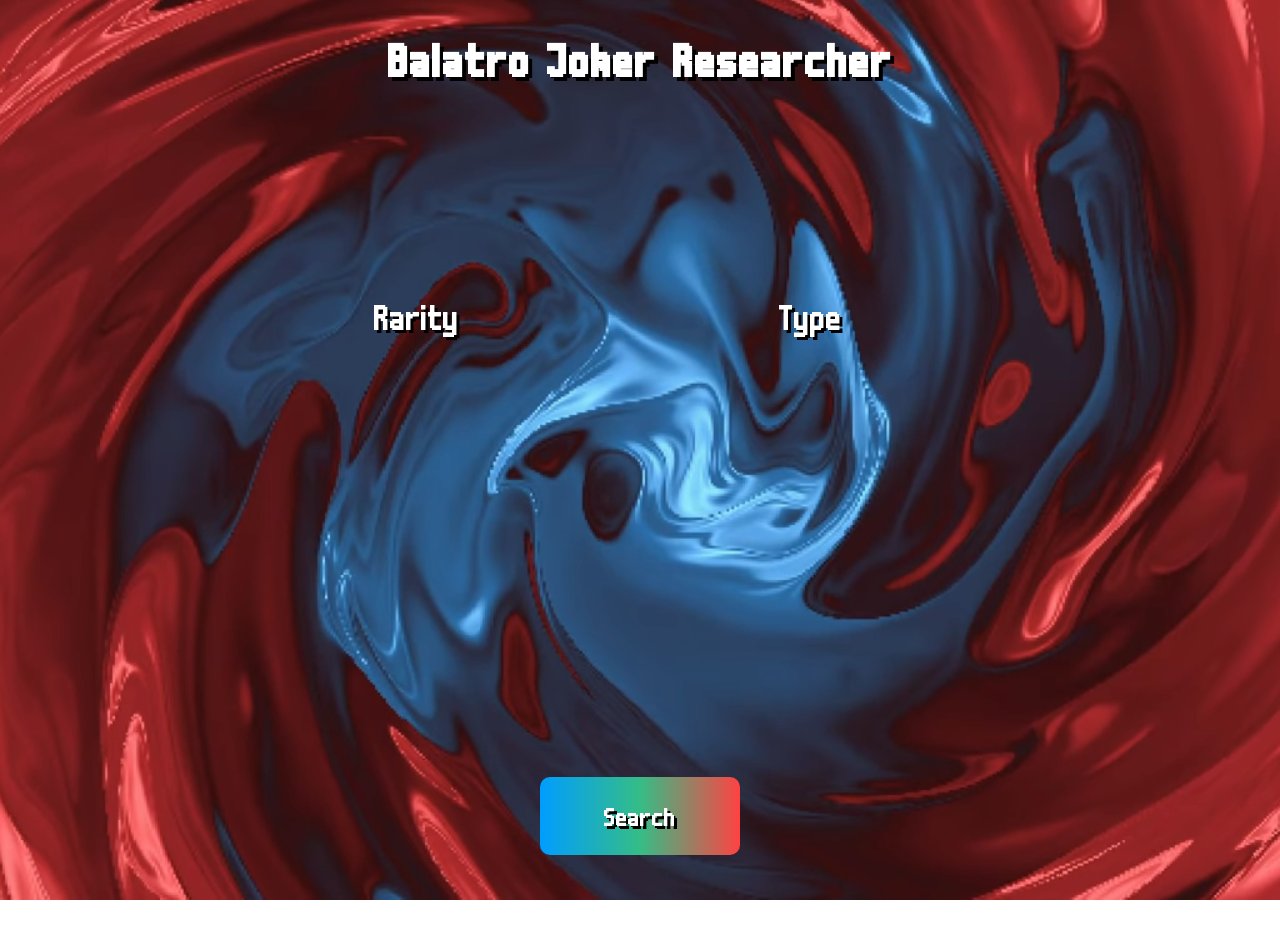
==== balatro.html @ 20ab79db "Balatro Joker Reseacher" ====
<!DOCTYPE html>
<html lang="en">
    <head>
        <meta charset="UTF-8">
        <meta name="viewport" content="width=device-width, initial-scale=1.0">
        <title>Balatro</title>
        <link rel="stylesheet" href="web_design.css">
        <script src="balatro.js" defer></script>
    </head>

    <body>

        <video autoplay muted loop playsinline>
            <source src="Animations/balatro-20.webm" type="video/webm">
        </video>

        <header class="viewport-header">
            <h1>Balatro Joker Researcher</h1>
        </header>

        <div class="filters">

            <!-- RARITY SECTION -->
            <section class="rarity">
                <input type="checkbox" id="rarity-burger">

                <label for="rarity-burger">Rarity</label>

                <nav class="rarity-menu">
                    <button class="rarity-button rarity-common" type="button">
                        Common
                    </button>

                    <button class="rarity-button rarity-uncommon" type="button">
                        Uncommon
                    </button>

                    <button class="rarity-button rarity-rare" type="button">
                        Rare
                    </button>
                </nav>
            </section>


            <!-- TYPE SECTION -->
            <section class="type">
                <input type="checkbox" id="type-burger">

                <label for="type-burger">Type</label>

                <nav class="type-menu">
                    <button class="type-button type-plus_mult" type="button">+m</button>
                    <button class="type-button type-plus_chip" type="button">+c</button>
                    <button class="type-button type-times_mult" type="button">Xm</button>
                    <button class="type-button type-plus_both" type="button">++</button>
                    <button class="type-button type-effect" type="button">!!</button>
                    <button class="type-button type-retrigger" type="button">...</button>
                    <button class="type-button type-economy" type="button">+$</button>
                </nav>
            </section>

        </div>

        <button class="search-button" type="button">Search</button>


    </body>
</html>
---- web_design.css ----
@font-face {
    font-family: "BalatroFont";
    src: url("fonts/m6x11plus.ttf") format("truetype");
    font-weight: normal;
    font-style: normal;
}

html, body {
    width: 100%;
    height: 100%;
    margin: 0;
    padding: 0;
}

body {
    font-family: "BalatroFont", monospace;
    overflow-x: auto;
    overflow-y: auto;
}

/* BACKGROUND VIDEO */
video {
    position: fixed;
    top: 0;
    left: 0;

    width: 100%;
    height: 100%;

    object-fit: cover;
    display: block;
    z-index: -1;
}

/* HEADER */
.viewport-header {
    font-family: "BalatroFont", monospace;
    font-size: 2vw;
    color: white;

    text-shadow: 4px 4px 0 #000;

    text-align: center;
    letter-spacing: 2px;
}

/* FILTER CONTAINER */
.filters {
    display: flex;

    justify-content: center;
    align-items: flex-start;

    gap: 25vw;

    position: fixed;
    top: 33%;
    left: 47.5%;
    transform: translateX(-50%);
}

/* INDIVIDUAL SECTIONS */
.filters section {
    position: relative;
}

/* CHECKBOX */
.filters input {
    display: none;
}

/* LABELS */
.filters label {
    cursor: pointer;
    font-size: 2.5em;
    color: white;
	
    text-shadow: 3px 3px 0 #000;
}


/* DROPDOWN MENUS */
.filters nav {
    display: none;

    position: absolute;

    top: calc(100% + 20px);
    left: 0;

    width: 150px;

    border-radius: 5px;
    z-index: 1000;

    flex-direction: column;
    gap: 12px;
}

/* SHOW RARITY MENU */
#rarity-burger:checked ~ .rarity-menu {
    display: flex;
}

/* SHOW TYPE MENU */
#type-burger:checked ~ .type-menu {
    display: flex;
}

/* BUTTONS */
.rarity-button,
.type-button,
.search-button {
    
    font-family: "BalatroFont", monospace;
    font-size: 25px;

    color: white;
    text-shadow: 3px 3px 0 #000;

    padding: 8px 18px;

    border: none;
    border-radius: 10px;

    cursor: pointer;
    image-rendering: pixelated;

}

/* BUTTON HOVER */
.rarity-button:hover,
.type-button:hover {
    transform: scale(1.05);
    filter: brightness(1.15);
}

/* BUTTON CLICK */
.rarity-button:active,
.type-button:active {
    transform: scale(0.95);
}

/* RARITY COLORS */
.rarity-common,
.type-plus_chip {
    background-color: #009dff;
}

.rarity-uncommon,
.type-retrigger {
    background-color: #35bd86;
}

.rarity-rare,
.type-plus_mult {
    background-color: #ff4242;
}

/* TYPE COLORS */
.type-times_mult {
    background-color: #dd0000;
}

.type-plus_both {
    background: linear-gradient(to right, #009dff, #ff4242);
}

.type-effect {
    background-color: #c44bd6;
}

.type-economy {
    background-color: #d1aa00;
}

.search-button,
.menu-button {
    display: inline-block;
    text-decoration: none;

    background: linear-gradient(to right, #009dff, #35bd86, #ff4242);

    font-family: "BalatroFont", monospace;
    font-size: 30px;

    color: white;
    text-shadow: 3px 3px 0 #000;

    padding: 24px 64px;

    border: none;
    border-radius: 10px;

    cursor: pointer;
}

.menu-button {
    position: fixed;
    bottom: 5%;
    left: 50%;
    transform: translateX(-50%);
    z-index: 1000;
}

.search-button {
    position: absolute;
    bottom: 5%;
    left: 50%;
    transform: translateX(-50%);
}
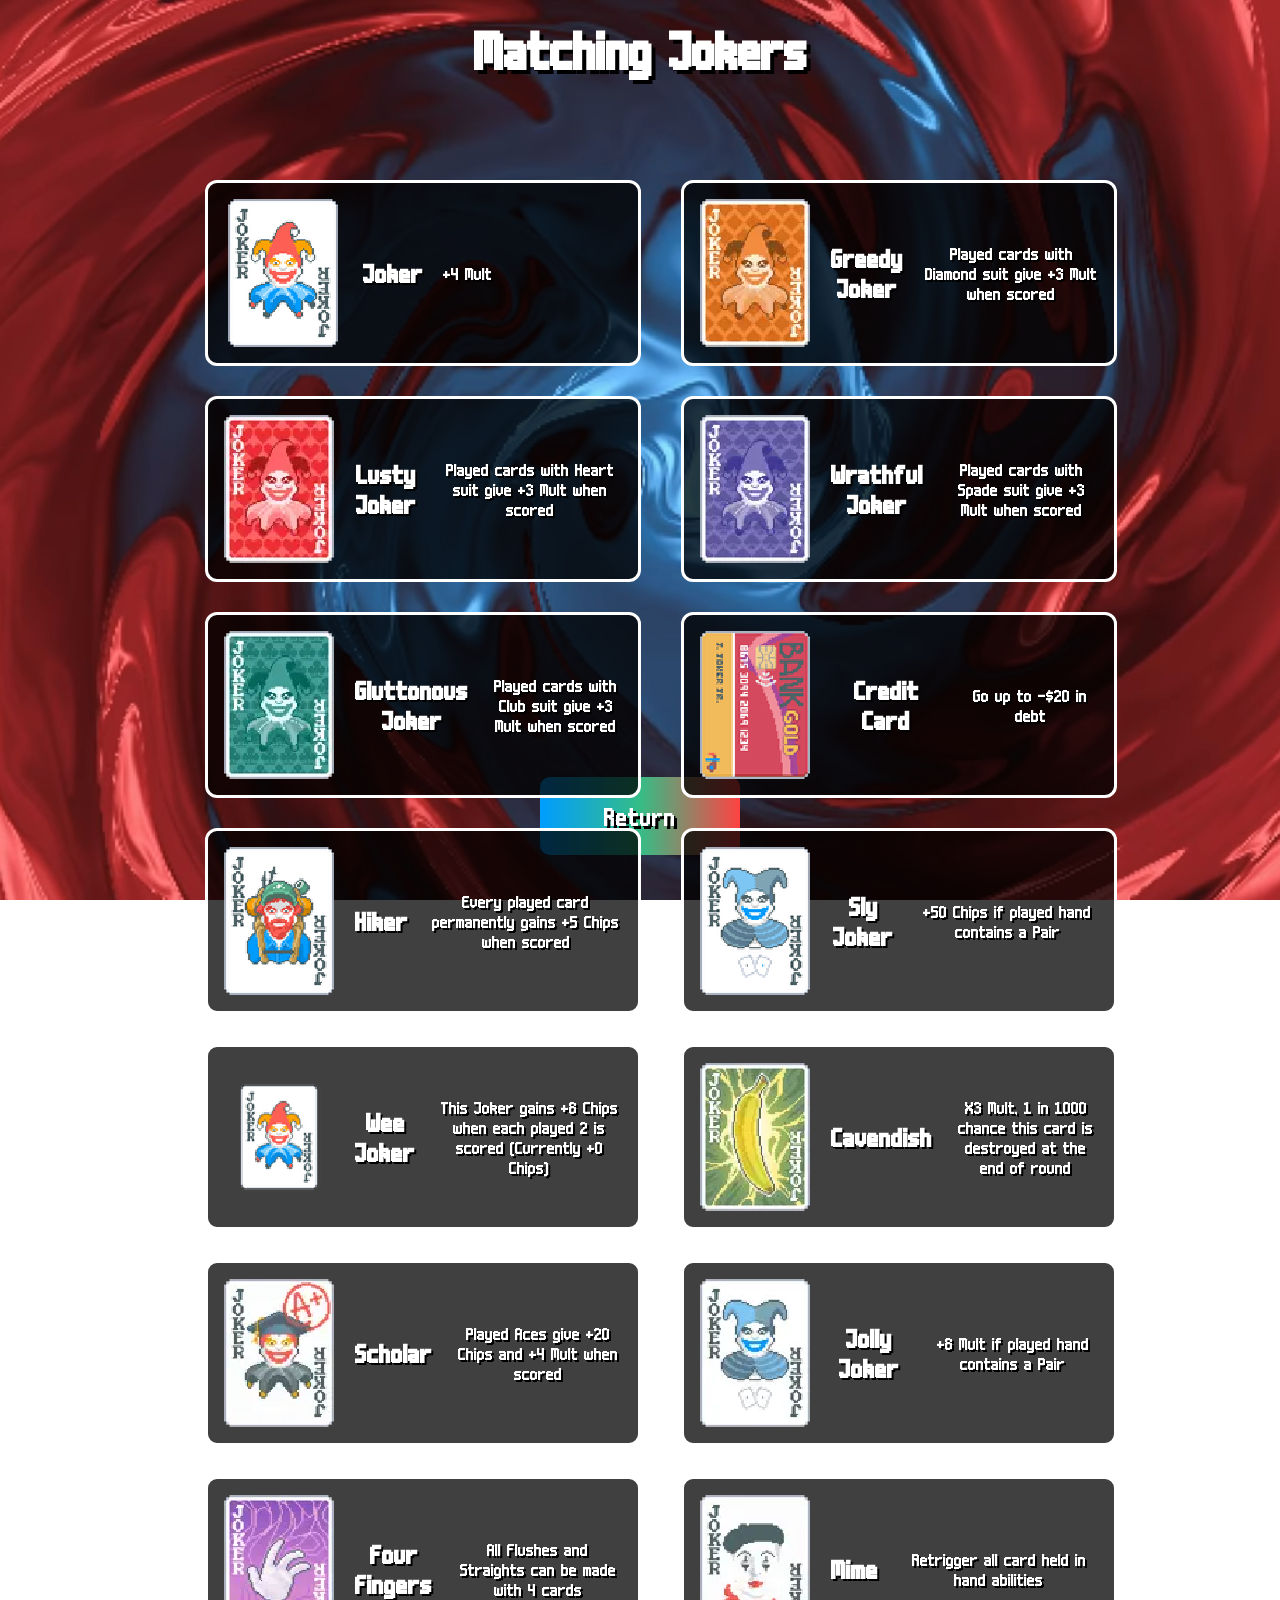
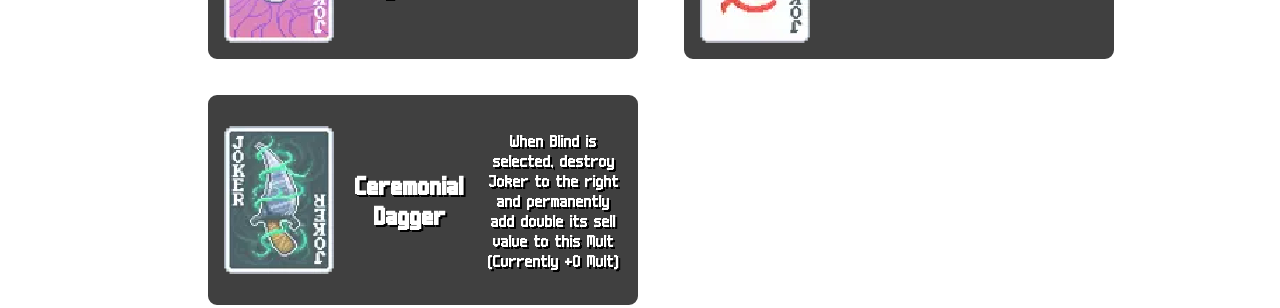
==== commit 8dbe0a0d: "Show All" ====
--- a/balatro.html
+++ b/balatro.html
@@ -21,7 +21,7 @@
 
         <div class="filters">
 
-            <!-- RARITY SECTION -->
+
             <section class="rarity">
                 <input type="checkbox" id="rarity-burger">
 
@@ -43,7 +43,6 @@
             </section>
 
 
-            <!-- TYPE SECTION -->
             <section class="type">
                 <input type="checkbox" id="type-burger">
 
@@ -64,6 +63,10 @@
 
         <button class="search-button" type="button">Search</button>
 
+        <button class="all-button" type="button"
+            onclick="window.location.href='jokers.html?rarity=all&type=all'">
+            Show All Jokers
+        </button>
 
     </body>
 </html>
--- a/web_design.css
+++ b/web_design.css
@@ -19,7 +19,7 @@
     overflow-y: auto;
 }
 
-/* BACKGROUND VIDEO */
+
 video {
     position: fixed;
     top: 0;
@@ -33,7 +33,7 @@
     z-index: -1;
 }
 
-/* HEADER */
+
 .viewport-header {
     font-family: "BalatroFont", monospace;
     font-size: 2vw;
@@ -45,7 +45,7 @@
     letter-spacing: 2px;
 }
 
-/* FILTER CONTAINER */
+
 .filters {
     display: flex;
 
@@ -60,17 +60,17 @@
     transform: translateX(-50%);
 }
 
-/* INDIVIDUAL SECTIONS */
+
 .filters section {
     position: relative;
 }
 
-/* CHECKBOX */
+
 .filters input {
     display: none;
 }
 
-/* LABELS */
+
 .filters label {
     cursor: pointer;
     font-size: 2.5em;
@@ -80,7 +80,7 @@
 }
 
 
-/* DROPDOWN MENUS */
+
 .filters nav {
     display: none;
 
@@ -98,17 +98,17 @@
     gap: 12px;
 }
 
-/* SHOW RARITY MENU */
+
 #rarity-burger:checked ~ .rarity-menu {
     display: flex;
 }
 
-/* SHOW TYPE MENU */
+
 #type-burger:checked ~ .type-menu {
     display: flex;
 }
 
-/* BUTTONS */
+
 .rarity-button,
 .type-button,
 .search-button {
@@ -176,7 +176,8 @@
 }
 
 .search-button,
-.menu-button {
+.menu-button,
+.all-button {
     display: inline-block;
     text-decoration: none;
 
@@ -201,13 +202,21 @@
     bottom: 5%;
     left: 50%;
     transform: translateX(-50%);
-    z-index: 1000;
-}
-
-.search-button {
-    position: absolute;
+}
+
+.search-button,
+.all-button {
+    position: fixed;
     bottom: 5%;
     left: 50%;
     transform: translateX(-50%);
-}
-
+    z-index: 10;
+}
+
+.search-button {
+    margin-left: -150px;
+}
+
+.all-button {
+    margin-left: 150px;
+}
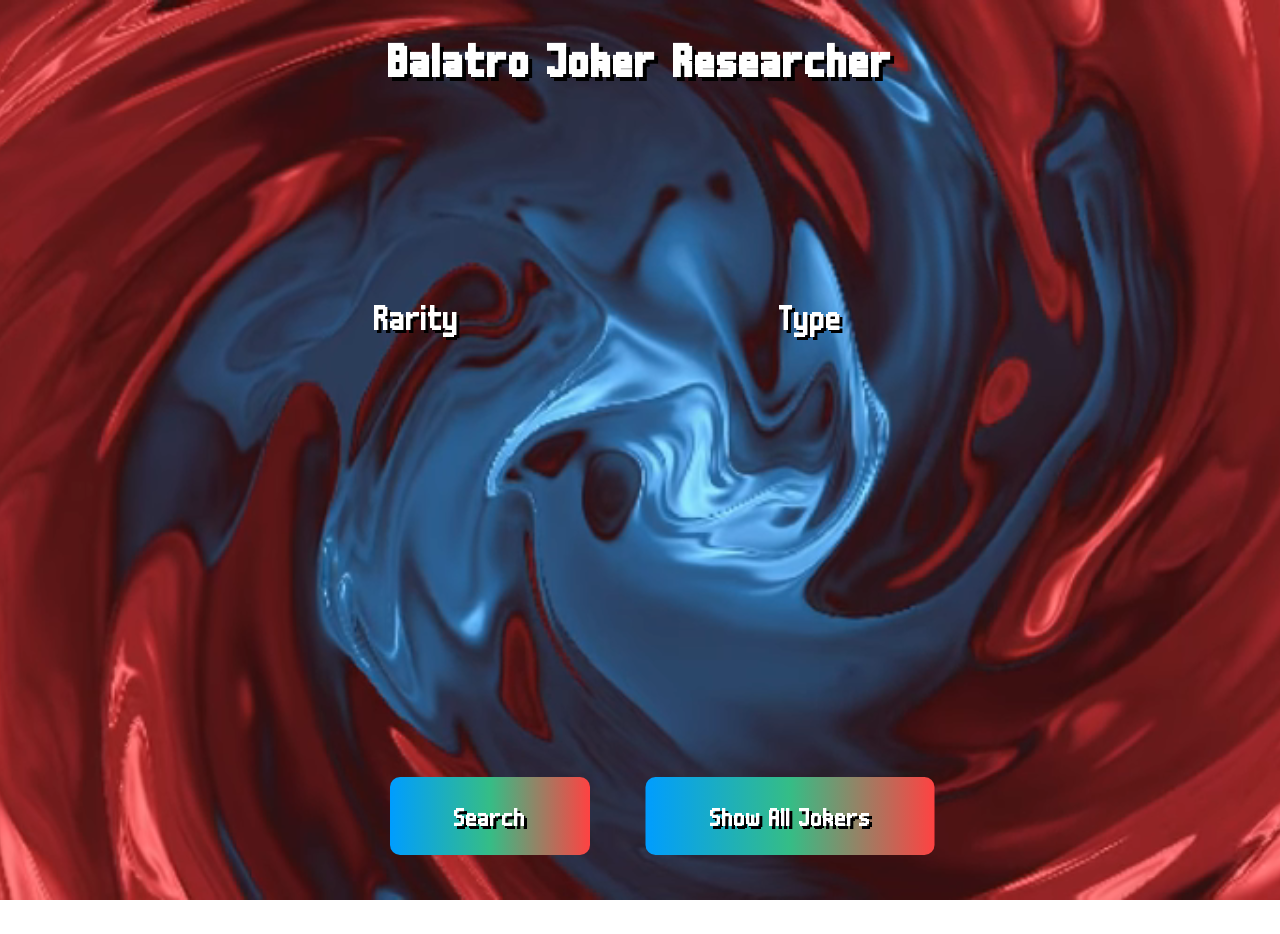
==== commit 615e46c5: "Name Consistency" ====
--- a/balatro.html
+++ b/balatro.html
@@ -12,7 +12,7 @@
     <body>
 
         <video autoplay muted loop playsinline>
-            <source src="Animations/balatro-20.webm" type="video/webm">
+            <source src="Videos/balatro-9.webm" type="video/webm">
         </video>
 
         <header class="viewport-header">
